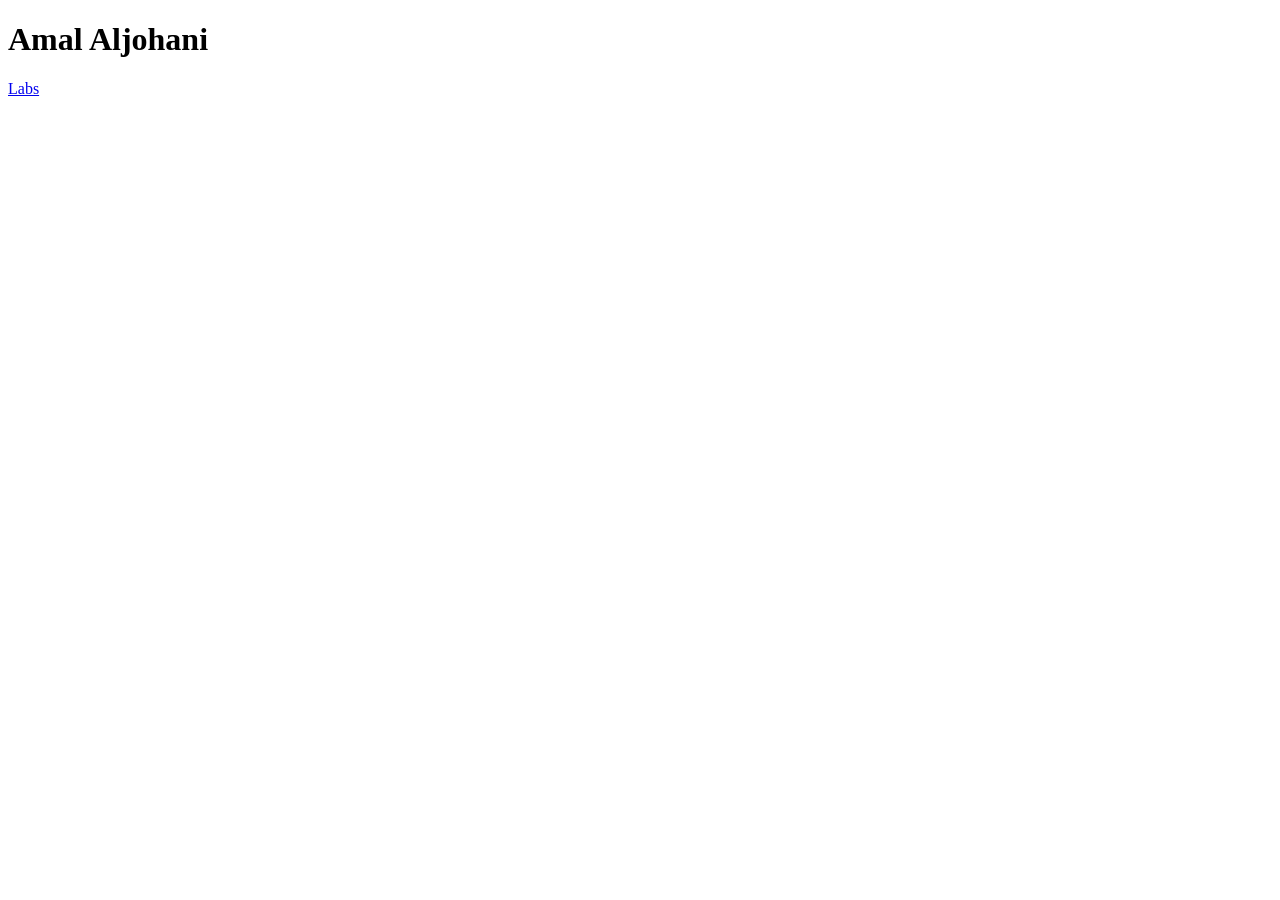
==== index.html @ 0bc91133 "added index.html" ====
<!DOCTYPE html>
<html lang="en">
<head>
    <meta charset="UTF-8">
    <meta name="viewport" content="width=device-width, initial-scale=1.0">
    <title>Document</title>
</head>
<body>
    <h1>Amal Aljohani</h1>
    <a href = "Labs/Labs.html">Labs</a>
</body>
</html>
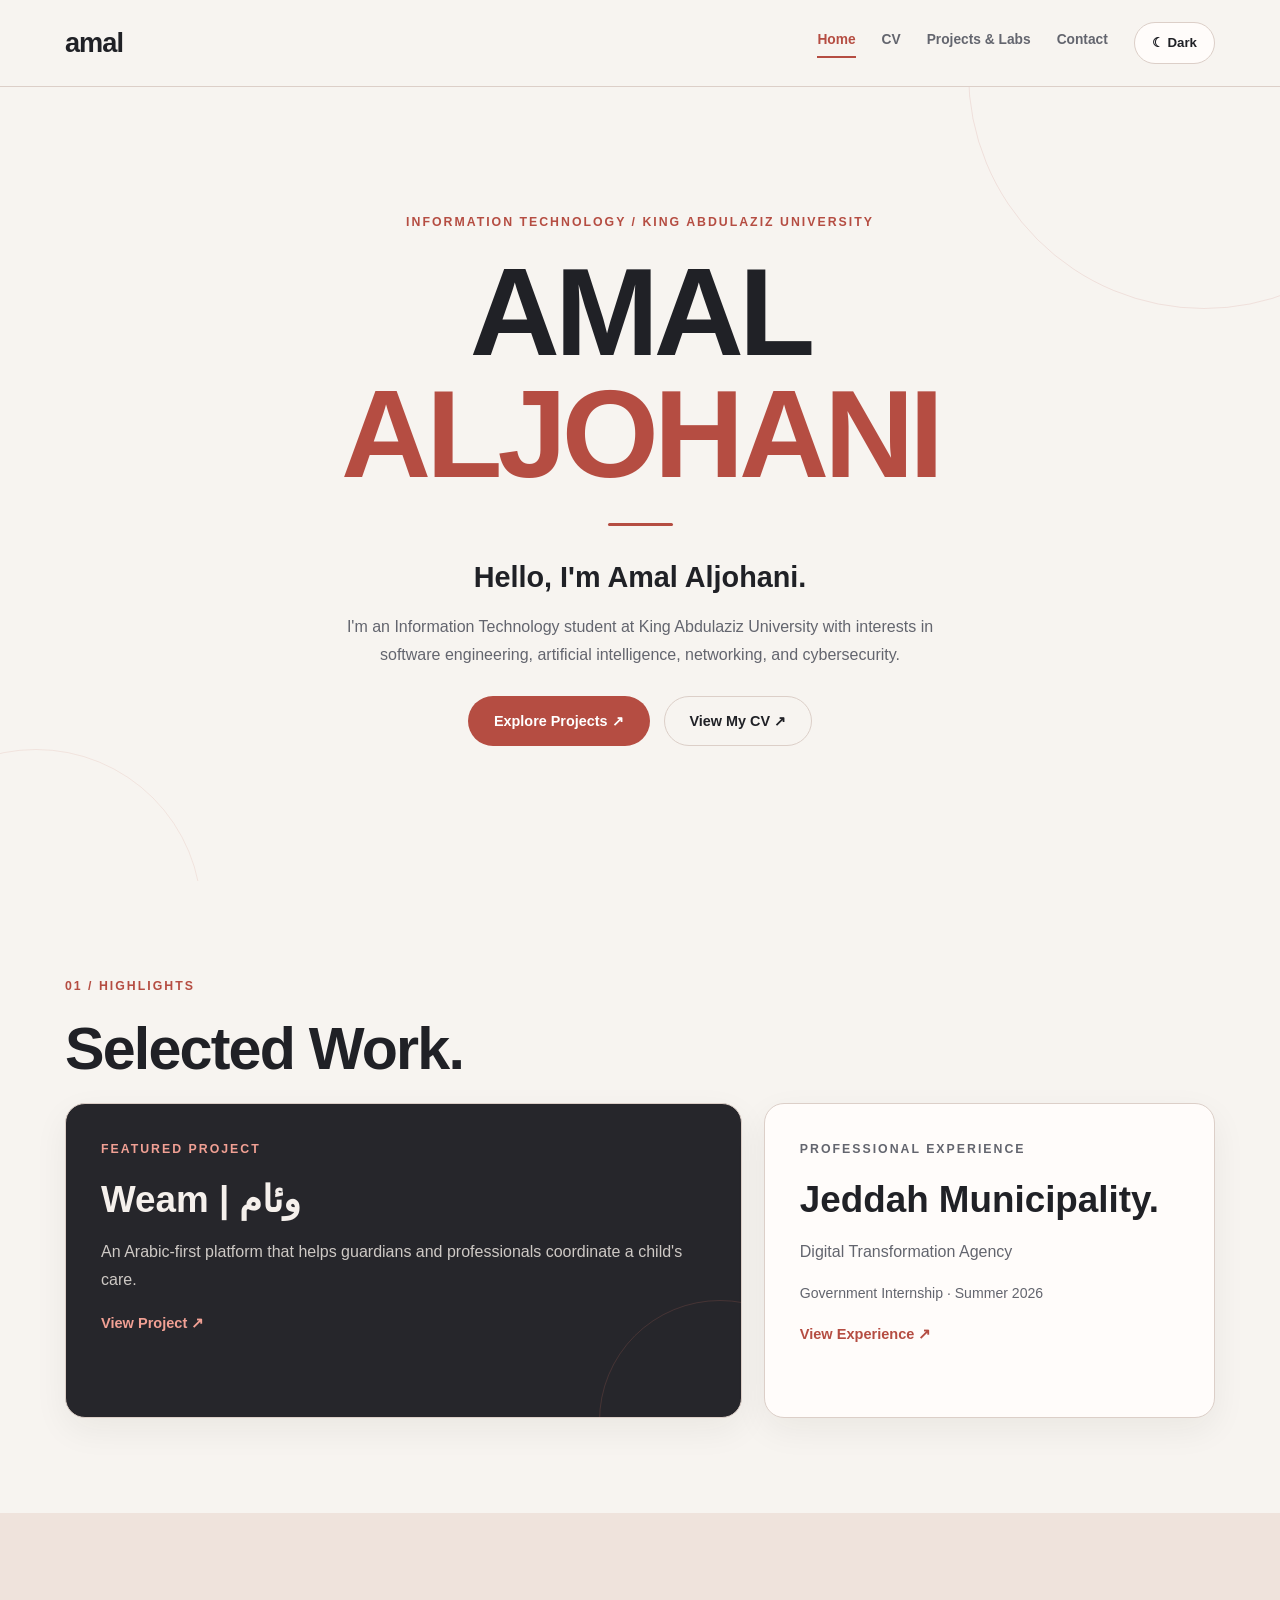
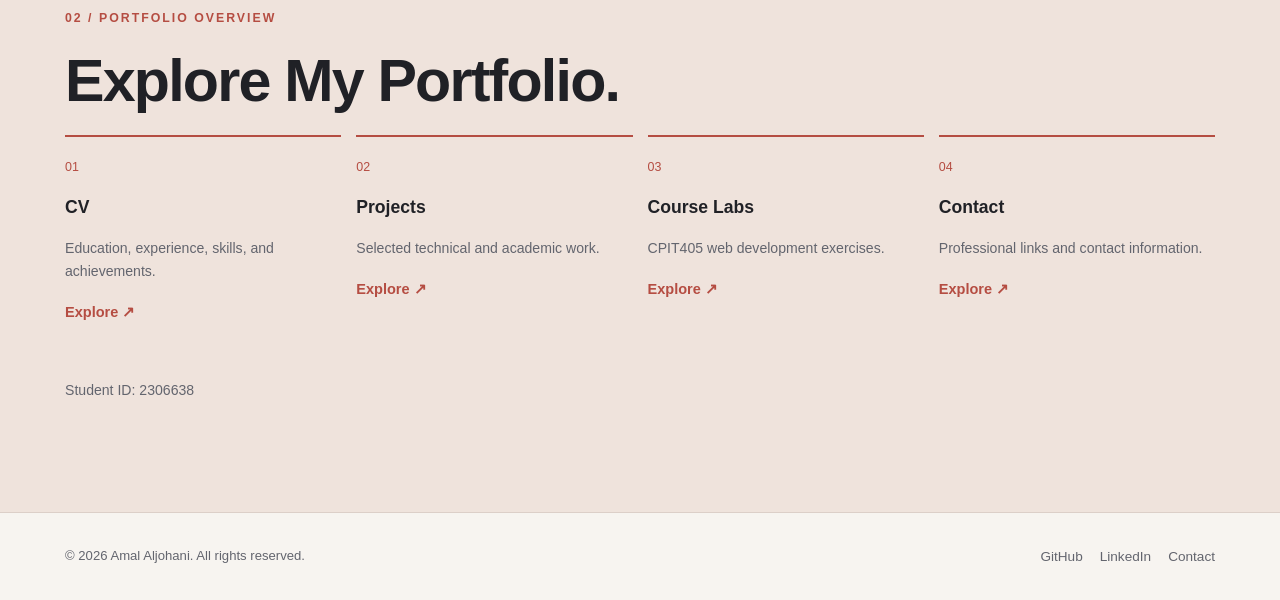
==== commit 54f280ce: "Complete CPIT405 portfolio and labs 5 and 6" ====
--- a/index.html
+++ b/index.html
@@ -1,12 +1,155 @@
-<!DOCTYPE html>
-<html lang="en">
-<head>
-    <meta charset="UTF-8">
-    <meta name="viewport" content="width=device-width, initial-scale=1.0">
-    <title>Document</title>
-</head>
-<body>
-    <h1>Amal Aljohani</h1>
-    <a href = "Labs/Labs.html">Labs</a>
-</body>
-</html>+<!DOCTYPE html>
+<html lang="en">
+
+<head>
+    <meta charset="UTF-8">
+    <meta name="viewport" content="width=device-width, initial-scale=1.0">
+    <title>Amal Aljohani | Portfolio</title>
+    <link rel="stylesheet" href="style.css">
+    <script>
+        const saved = localStorage.getItem("portfolio-theme");
+        const theme = saved || (matchMedia("(prefers-color-scheme: dark)").matches ? "dark" : "light");
+        document.documentElement.setAttribute("data-theme", theme);
+
+        function toggleTheme() {
+            const current = document.documentElement.getAttribute("data-theme");
+            const next = current === "dark" ? "light" : "dark";
+            document.documentElement.setAttribute("data-theme", next);
+            localStorage.setItem("portfolio-theme", next);
+            updateThemeButton();
+        }
+        function updateThemeButton() {
+            const button = document.getElementById("themeButton");
+            if (button) {
+                button.textContent = document.documentElement.getAttribute("data-theme") === "dark" ? "☀ Light" : "☾ Dark";
+            }
+        }
+        document.addEventListener("DOMContentLoaded", updateThemeButton);
+    </script>
+</head>
+
+<body>
+    <header class="site-header">
+        <div class="container nav-container">
+            <a href="index.html" class="logo">amal</a>
+            <nav class="main-nav" aria-label="Main navigation">
+                <a href="index.html" class="active" aria-current="page">Home</a>
+                <a href="cv.html">CV</a>
+                <a href="Labs/Labs.html">Projects & Labs</a>
+                <a href="contact.html">Contact</a>
+                <button class="theme-toggle" id="themeButton" type="button" onclick="toggleTheme()">☾ Dark</button>
+            </nav>
+        </div>
+    </header>
+
+    <main>
+        <!-- HERO -->
+        <section class="hero">
+            <div class="hero-content">
+                <p class="section-label">Information Technology / King Abdulaziz University</p>
+
+                <h1>AMAL<br><span class="accent-text">ALJOHANI</span></h1>
+
+                <div class="hero-line"></div>
+
+                <p class="hero-subtitle">Hello, I'm Amal Aljohani.</p>
+
+                <p class="hero-description">
+                    I'm an Information Technology student at King Abdulaziz
+                    University with interests in software engineering,
+                    artificial intelligence, networking, and cybersecurity.
+                </p>
+
+                <div class="btn-row">
+                    <a href="Labs/Labs.html" class="btn btn-primary">Explore Projects ↗</a>
+                    <a href="Amal_Aljohani_CV.pdf" target="_blank" rel="noopener noreferrer"
+                        class="btn btn-outline">View My CV ↗</a>
+                </div>
+            </div>
+        </section>
+
+        <!-- FEATURED WORK -->
+        <section class="section">
+            <div class="container">
+                <p class="section-label">01 / Highlights</p>
+                <h2 class="section-heading">Selected Work.</h2>
+
+                <div class="highlight-grid">
+                    <article class="highlight-card featured-highlight">
+                        <p class="section-label">Featured Project</p>
+                        <h3>Weam | وئام</h3>
+                        <p>
+                            An Arabic-first platform that helps guardians
+                            and professionals coordinate a child's care.
+                        </p>
+                        <a href="Labs/Labs.html#weam" class="text-link">View Project ↗</a>
+                    </article>
+
+                    <article class="highlight-card">
+                        <p class="section-label">Professional Experience</p>
+                        <h3>Jeddah Municipality.</h3>
+                        <p>Digital Transformation Agency</p>
+                        <p class="small-muted">Government Internship · Summer 2026</p>
+                        <a href="cv.html#internship" class="text-link">View Experience ↗</a>
+                    </article>
+                </div>
+            </div>
+        </section>
+
+        <!-- PORTFOLIO OVERVIEW -->
+        <section class="section section-alt">
+            <div class="container">
+                <p class="section-label">02 / Portfolio Overview</p>
+                <h2 class="section-heading">Explore My Portfolio.</h2>
+
+                <div class="domain-grid">
+                    <article class="domain-item">
+                        <span class="number">01</span>
+                        <h3>CV</h3>
+                        <p class="small-muted">Education, experience, skills, and achievements.</p>
+                        <a href="cv.html" class="text-link">Explore ↗</a>
+                    </article>
+
+                    <article class="domain-item">
+                        <span class="number">02</span>
+                        <h3>Projects</h3>
+                        <p class="small-muted">Selected technical and academic work.</p>
+                        <a href="Labs/Labs.html#technical-projects" class="text-link">Explore ↗</a>
+                    </article>
+
+                    <article class="domain-item">
+                        <span class="number">03</span>
+                        <h3>Course Labs</h3>
+                        <p class="small-muted">CPIT405 web development exercises.</p>
+                        <a href="Labs/Labs.html#coursework" class="text-link">Explore ↗</a>
+                    </article>
+
+                    <article class="domain-item">
+                        <span class="number">04</span>
+                        <h3>Contact</h3>
+                        <p class="small-muted">Professional links and contact information.</p>
+                        <a href="contact.html" class="text-link">Explore ↗</a>
+                    </article>
+                </div>
+
+                <p class="small-muted" style="margin-top:35px;">
+                    Student ID: 2306638
+                </p>
+            </div>
+        </section>
+    </main>
+
+    <footer class="site-footer">
+        <div class="container footer-content">
+            <p>© 2026 Amal Aljohani. All rights reserved.</p>
+            <div class="footer-links">
+                <a href="https://github.com/iamAmalMMA" target="_blank" rel="noopener noreferrer">GitHub</a>
+                <a href="https://www.linkedin.com/in/iamamalmma/" target="_blank" rel="noopener noreferrer">LinkedIn</a>
+                <a href="contact.html">Contact</a>
+            </div>
+        </div>
+    </footer>
+</body>
+
+</html>
+
--- a/style.css
+++ b/style.css
@@ -0,0 +1,1008 @@
+/* LIGHT MODE */
+:root {
+    --bg: #F7F4F0;
+    --surface: #FFFCFA;
+    --alternate: #EFE3DC;
+    --text: #202126;
+    --muted: #63656E;
+    --accent: #B54D42;
+    --accent-soft: #F3DDD7;
+    --border: #DCCFC8;
+    --dark-panel: #26262B;
+    --dark-panel-text: #F5F0EC;
+    --shadow: 0 12px 35px rgba(40, 28, 25, 0.06);
+}
+
+/* DARK MODE */
+html[data-theme="dark"] {
+    --bg: #15171B;
+    --surface: #252A31;
+    --alternate: #302D2C;
+    --text: #F5F0EC;
+    --muted: #C7C0B9;
+    --accent: #ED7B6D;
+    --accent-soft: #42302F;
+    --border: #50423E;
+    --dark-panel: #292D34;
+    --dark-panel-text: #F5F0EC;
+    --shadow: 0 12px 35px rgba(0, 0, 0, 0.12);
+}
+
+/* RESET */
+* {
+    box-sizing: border-box;
+}
+
+html {
+    scroll-behavior: smooth;
+}
+
+body {
+    margin: 0;
+    background: var(--bg);
+    color: var(--text);
+    font-family: Arial, Helvetica, sans-serif;
+    line-height: 1.7;
+    transition: background-color 0.25s, color 0.25s;
+}
+
+a {
+    color: inherit;
+    text-decoration: none;
+}
+
+button,
+input,
+textarea {
+    font: inherit;
+}
+
+button,
+a,
+input,
+textarea {
+    transition: background-color 0.2s, color 0.2s,
+        border-color 0.2s, transform 0.2s;
+}
+
+a:focus-visible,
+button:focus-visible,
+input:focus-visible,
+textarea:focus-visible {
+    outline: 3px solid var(--accent);
+    outline-offset: 4px;
+}
+
+img {
+    max-width: 100%;
+    height: auto;
+}
+
+.container {
+    width: 90%;
+    max-width: 1150px;
+    margin: 0 auto;
+}
+
+.section {
+    padding: 95px 0;
+}
+
+.section-alt {
+    background: var(--alternate);
+}
+
+.section-label {
+    margin: 0 0 18px;
+    color: var(--accent);
+    font-size: 0.77rem;
+    font-weight: bold;
+    letter-spacing: 2px;
+    text-transform: uppercase;
+}
+
+.section-heading {
+    margin: 0 0 20px;
+    font-size: clamp(2rem, 5vw, 3.7rem);
+    font-weight: 800;
+    line-height: 1.15;
+    letter-spacing: -1.8px;
+}
+
+.section-intro {
+    max-width: 720px;
+    color: var(--muted);
+    margin-bottom: 35px;
+}
+
+/* HEADER AND NAVIGATION */
+.site-header {
+    border-bottom: 1px solid var(--border);
+    background: var(--bg);
+}
+
+.nav-container {
+    min-height: 86px;
+    display: flex;
+    justify-content: space-between;
+    align-items: center;
+    gap: 22px;
+}
+
+.logo {
+    font-size: 1.7rem;
+    font-weight: 900;
+    letter-spacing: -1px;
+}
+
+.logo span {
+    color: var(--accent);
+}
+
+.main-nav {
+    display: flex;
+    align-items: center;
+    gap: 26px;
+    flex-wrap: wrap;
+}
+
+.main-nav a {
+    color: var(--muted);
+    font-size: 0.86rem;
+    font-weight: bold;
+    padding-bottom: 5px;
+    border-bottom: 2px solid transparent;
+}
+
+.main-nav a:hover,
+.main-nav a.active {
+    color: var(--accent);
+    border-bottom-color: var(--accent);
+}
+
+.theme-toggle {
+    background: var(--surface);
+    color: var(--text);
+    border: 1px solid var(--border);
+    border-radius: 30px;
+    padding: 9px 17px;
+    cursor: pointer;
+    font-size: 0.83rem;
+    font-weight: bold;
+}
+
+.theme-toggle:hover {
+    background: var(--alternate);
+}
+
+/* BUTTONS */
+.btn {
+    display: inline-block;
+    border-radius: 50px;
+    padding: 12px 25px;
+    border: 1px solid transparent;
+    font-size: 0.9rem;
+    font-weight: bold;
+    text-align: center;
+    cursor: pointer;
+}
+
+.btn:hover {
+    transform: translateY(-3px);
+}
+
+.btn-primary {
+    color: #FFFFFF;
+    background: #B54D42;
+}
+
+html[data-theme="dark"] .btn-primary {
+    background: #ED7B6D;
+    color: #15171B;
+}
+
+.btn-outline {
+    border-color: var(--border);
+    color: var(--text);
+    background: transparent;
+}
+
+.btn-outline:hover {
+    border-color: var(--accent);
+    color: var(--accent);
+}
+
+.btn-light {
+    background: #F7F4F0;
+    color: #202126;
+}
+
+.btn-row {
+    display: flex;
+    justify-content: center;
+    flex-wrap: wrap;
+    gap: 14px;
+    margin-top: 28px;
+}
+
+.text-link {
+    color: var(--accent);
+    font-weight: bold;
+    font-size: 0.91rem;
+}
+
+.text-link:hover {
+    text-decoration: underline;
+}
+
+/* HOMEPAGE HERO */
+.hero {
+    position: relative;
+    overflow: hidden;
+    text-align: center;
+    padding: 125px 20px 135px;
+}
+
+.hero-content {
+    position: relative;
+    z-index: 2;
+    max-width: 850px;
+    margin: 0 auto;
+}
+
+.hero h1 {
+    margin: 12px 0;
+    font-size: clamp(3.4rem, 10vw, 7.8rem);
+    line-height: 0.98;
+    font-weight: 900;
+    letter-spacing: -5px;
+}
+
+.hero-subtitle {
+    margin: 25px auto 12px;
+    font-size: clamp(1.15rem, 2.8vw, 1.8rem);
+    font-weight: 600;
+}
+
+.hero-description {
+    max-width: 630px;
+    margin: 0 auto;
+    color: var(--muted);
+}
+
+.accent-text {
+    color: var(--accent);
+}
+
+/* Subtle circles and technical details */
+.hero::before {
+    content: "";
+    position: absolute;
+    width: 470px;
+    height: 470px;
+    border: 1px solid var(--accent);
+    border-radius: 50%;
+    top: -250px;
+    right: -160px;
+    opacity: 0.12;
+    pointer-events: none;
+}
+
+.hero::after {
+    content: "";
+    position: absolute;
+    width: 330px;
+    height: 330px;
+    border: 1px solid var(--accent);
+    border-radius: 50%;
+    bottom: -200px;
+    left: -130px;
+    opacity: 0.10;
+    pointer-events: none;
+}
+
+.hero .hero-line {
+    width: 65px;
+    height: 3px;
+    margin: 27px auto;
+    background: var(--accent);
+    border-radius: 10px;
+}
+
+/* HOME HIGHLIGHTS */
+.highlight-grid {
+    display: grid;
+    grid-template-columns: 1.5fr 1fr;
+    gap: 22px;
+}
+
+.highlight-card {
+    position: relative;
+    overflow: hidden;
+    background: var(--surface);
+    border: 1px solid var(--border);
+    border-radius: 20px;
+    padding: 35px;
+    box-shadow: var(--shadow);
+}
+
+.highlight-card h3 {
+    margin: 12px 0;
+    font-size: clamp(1.5rem, 3vw, 2.3rem);
+    line-height: 1.2;
+}
+
+.highlight-card p {
+    color: var(--muted);
+}
+
+.highlight-card:hover,
+.lab-card:hover {
+    transform: translateY(-5px);
+}
+
+.highlight-card,
+.lab-card {
+    transition: transform 0.25s, border-color 0.25s;
+}
+
+.featured-highlight {
+    background: var(--dark-panel);
+    color: var(--dark-panel-text);
+    min-height: 315px;
+}
+
+.featured-highlight p {
+    color: #CEC9C5;
+}
+
+.featured-highlight .section-label {
+    color: #F1A094;
+}
+
+.featured-highlight::after {
+    content: "";
+    position: absolute;
+    width: 240px;
+    height: 240px;
+    border: 1px solid #ED7B6D;
+    border-radius: 50%;
+    right: -100px;
+    bottom: -125px;
+    opacity: 0.16;
+}
+
+.featured-highlight a {
+    color: #F1A094;
+}
+
+.highlight-meta {
+    font-size: 0.84rem;
+    letter-spacing: 0.3px;
+}
+
+.full-highlight {
+    grid-column: 1 / -1;
+}
+
+/* DOMAIN GRID */
+.domain-grid {
+    display: grid;
+    grid-template-columns: repeat(4, 1fr);
+    gap: 15px;
+}
+
+.domain-item {
+    border-top: 2px solid var(--accent);
+    padding: 20px 10px 18px 0;
+}
+
+.domain-item .number {
+    display: block;
+    color: var(--accent);
+    font-size: 0.78rem;
+    margin-bottom: 14px;
+}
+
+.domain-item h3 {
+    margin: 0;
+    font-size: 1.1rem;
+}
+
+/* GENERAL CONTENT */
+.page-hero {
+    position: relative;
+    overflow: hidden;
+    text-align: center;
+    padding: 85px 0 75px;
+    border-bottom: 1px solid var(--border);
+}
+
+.page-hero h1 {
+    font-size: clamp(3rem, 8vw, 5.8rem);
+    line-height: 1.05;
+    letter-spacing: -3px;
+    margin: 10px 0 18px;
+}
+
+.page-hero p:last-child {
+    max-width: 650px;
+    color: var(--muted);
+    margin: 0 auto;
+}
+
+.card {
+    background: var(--surface);
+    border: 1px solid var(--border);
+    border-radius: 18px;
+    padding: 28px;
+}
+
+.card h3 {
+    margin-top: 0;
+}
+
+.card p {
+    color: var(--muted);
+}
+
+.tags {
+    display: flex;
+    flex-wrap: wrap;
+    gap: 8px;
+    margin: 16px 0;
+}
+
+.tag {
+    display: inline-block;
+    padding: 5px 11px;
+    border-radius: 30px;
+    background: var(--accent-soft);
+    color: var(--text);
+    font-size: 0.76rem;
+}
+
+.small-muted {
+    color: var(--muted);
+    font-size: 0.88rem;
+}
+
+.bullet-list {
+    padding-left: 20px;
+}
+
+.bullet-list li {
+    margin-bottom: 10px;
+}
+
+/* CV TWO-COLUMN LAYOUT */
+.cv-layout {
+    display: grid;
+    grid-template-columns: 290px minmax(0, 1fr);
+    gap: 34px;
+    align-items: start;
+}
+
+.cv-sidebar {
+    background: var(--alternate);
+    padding: 28px;
+    border-radius: 20px;
+}
+
+.cv-sidebar section+section {
+    border-top: 1px solid var(--border);
+    margin-top: 28px;
+    padding-top: 24px;
+}
+
+.cv-sidebar h2 {
+    font-size: 1.05rem;
+    margin: 0 0 15px;
+}
+
+.cv-sidebar h3 {
+    margin: 16px 0 5px;
+    font-size: 0.88rem;
+}
+
+.cv-sidebar p,
+.cv-sidebar li {
+    font-size: 0.85rem;
+    color: var(--muted);
+}
+
+.cv-sidebar ul {
+    padding-left: 18px;
+}
+
+.cv-main {
+    min-width: 0;
+}
+
+.cv-section {
+    margin-bottom: 65px;
+}
+
+.cv-section h2 {
+    margin: 0 0 20px;
+    font-size: 2rem;
+    letter-spacing: -1px;
+}
+
+.cv-section h3 {
+    margin-bottom: 8px;
+}
+
+.cv-section p {
+    color: var(--muted);
+}
+
+.cv-entry {
+    border-top: 1px solid var(--border);
+    padding: 24px 0;
+}
+
+.cv-entry:first-of-type {
+    border-top: 2px solid var(--accent);
+}
+
+.entry-meta {
+    color: var(--accent);
+    font-size: 0.85rem;
+    font-weight: bold;
+}
+
+/* INTERNSHIP CASE STUDY */
+.case-study {
+    padding: 28px;
+    background: var(--surface);
+    border: 1px solid var(--border);
+    border-radius: 18px;
+}
+
+.case-study h3 {
+    font-size: 1.8rem;
+    line-height: 1.25;
+}
+
+.case-grid {
+    display: grid;
+    grid-template-columns: 1fr 1fr;
+    gap: 14px;
+    margin-top: 25px;
+}
+
+.case-item {
+    padding: 20px;
+    background: var(--alternate);
+    border-radius: 12px;
+}
+
+.case-item h4 {
+    margin: 0 0 10px;
+}
+
+.case-item p {
+    margin: 0;
+    font-size: 0.89rem;
+}
+
+/* CERTIFICATIONS */
+.pathway {
+    padding: 25px;
+    border: 1px solid var(--border);
+    background: var(--surface);
+    border-radius: 16px;
+    margin-bottom: 20px;
+}
+
+.pathway h3 {
+    margin: 0 0 5px;
+    font-size: 1.2rem;
+}
+
+.pathway>p {
+    margin-top: 0;
+}
+
+.credential-row {
+    display: flex;
+    justify-content: space-between;
+    align-items: flex-start;
+    gap: 15px;
+    border-top: 1px solid var(--border);
+    padding: 16px 0;
+}
+
+.credential-row:last-child {
+    padding-bottom: 0;
+}
+
+.credential-row strong {
+    display: block;
+    line-height: 1.4;
+}
+
+.credential-row span {
+    display: block;
+    font-size: 0.81rem;
+    color: var(--muted);
+    margin-top: 5px;
+}
+
+.credential-row a {
+    flex-shrink: 0;
+    color: var(--accent);
+    font-size: 0.82rem;
+    font-weight: bold;
+}
+
+.credential-row a:hover {
+    text-decoration: underline;
+}
+
+/* PROJECTS */
+.project-feature {
+    background: var(--dark-panel);
+    color: var(--dark-panel-text);
+    border-radius: 22px;
+    padding: 45px;
+}
+
+.project-feature h2 {
+    font-size: clamp(2.5rem, 5vw, 4.3rem);
+    margin: 15px 0;
+    line-height: 1.1;
+}
+
+.project-feature p {
+    color: #D2CDCA;
+    max-width: 750px;
+}
+
+.project-feature .section-label {
+    color: #F1A094;
+}
+
+.project-feature .tag {
+    color: #F5F0EC;
+    background: #51413F;
+}
+
+.feature-grid {
+    display: grid;
+    grid-template-columns: repeat(3, 1fr);
+    gap: 13px;
+    margin: 30px 0;
+}
+
+.feature-item {
+    border: 1px solid #625552;
+    border-radius: 12px;
+    padding: 18px;
+}
+
+.feature-item h3 {
+    margin: 0 0 8px;
+    font-size: 1rem;
+}
+
+.feature-item p {
+    font-size: 0.87rem;
+    margin: 0;
+}
+
+.project-row {
+    display: grid;
+    grid-template-columns: 55px 1fr auto;
+    gap: 20px;
+    align-items: start;
+    padding: 28px 0;
+    border-bottom: 1px solid var(--border);
+}
+
+.project-row:first-of-type {
+    border-top: 1px solid var(--border);
+}
+
+.project-number {
+    color: var(--accent);
+    font-weight: bold;
+}
+
+.project-row h3 {
+    margin: 0 0 7px;
+    font-size: 1.3rem;
+}
+
+.project-row p {
+    margin: 0;
+    color: var(--muted);
+}
+
+.project-row a {
+    color: var(--accent);
+    font-weight: bold;
+    font-size: 0.9rem;
+}
+
+/* COURSEWORK */
+.lab-grid {
+    display: grid;
+    grid-template-columns: repeat(3, 1fr);
+    gap: 18px;
+}
+
+.lab-card {
+    background: var(--surface);
+    border: 1px solid var(--border);
+    border-radius: 17px;
+    padding: 27px;
+}
+
+.lab-number {
+    font-size: 2.6rem;
+    line-height: 1;
+    font-weight: 900;
+    color: var(--accent);
+}
+
+.lab-card h3 {
+    margin-bottom: 8px;
+}
+
+.lab-card p {
+    color: var(--muted);
+    min-height: 55px;
+    font-size: 0.9rem;
+}
+
+.status {
+    display: inline-block;
+    color: var(--muted);
+    font-size: 0.77rem;
+    padding: 4px 10px;
+    border: 1px solid var(--border);
+    border-radius: 20px;
+    margin-bottom: 12px;
+}
+
+/* CONTACT */
+.contact-intro {
+    max-width: 750px;
+    margin: 0 auto;
+    text-align: center;
+}
+
+.contact-grid {
+    display: grid;
+    grid-template-columns: 0.8fr 1.2fr;
+    gap: 35px;
+    align-items: start;
+}
+
+.contact-details {
+    display: grid;
+    gap: 14px;
+}
+
+.contact-link {
+    background: var(--surface);
+    border: 1px solid var(--border);
+    border-radius: 14px;
+    padding: 20px;
+    overflow-wrap: anywhere;
+}
+
+.contact-link span {
+    color: var(--muted);
+    display: block;
+    font-size: 0.82rem;
+}
+
+.contact-link a {
+    color: var(--accent);
+    font-weight: bold;
+}
+
+.contact-form {
+    background: var(--surface);
+    padding: 35px;
+    border: 1px solid var(--border);
+    border-radius: 20px;
+}
+
+.form-group {
+    margin-bottom: 20px;
+}
+
+.form-group label {
+    display: block;
+    font-weight: bold;
+    margin-bottom: 8px;
+    font-size: 0.9rem;
+}
+
+.form-group input,
+.form-group textarea {
+    width: 100%;
+    padding: 13px 15px;
+    color: var(--text);
+    background: var(--bg);
+    border: 1px solid var(--border);
+    border-radius: 9px;
+}
+
+.form-group textarea {
+    resize: vertical;
+    min-height: 150px;
+}
+
+/* FOOTER */
+.site-footer {
+    border-top: 1px solid var(--border);
+    padding: 32px 0;
+}
+
+.footer-content {
+    display: flex;
+    align-items: center;
+    justify-content: space-between;
+    gap: 15px;
+    flex-wrap: wrap;
+}
+
+.footer-content p {
+    color: var(--muted);
+    font-size: 0.82rem;
+    margin: 0;
+}
+
+.footer-links {
+    display: flex;
+    gap: 17px;
+}
+
+.footer-links a {
+    color: var(--muted);
+    font-size: 0.85rem;
+}
+
+.footer-links a:hover {
+    color: var(--accent);
+}
+
+/* TABLET */
+@media (max-width: 900px) {
+    .cv-layout {
+        grid-template-columns: 1fr;
+    }
+
+    .cv-sidebar {
+        display: grid;
+        grid-template-columns: repeat(2, 1fr);
+        gap: 20px;
+    }
+
+    .cv-sidebar section+section {
+        margin-top: 0;
+        padding-top: 0;
+        border-top: none;
+    }
+
+    .domain-grid {
+        grid-template-columns: repeat(2, 1fr);
+    }
+
+    .lab-grid,
+    .feature-grid {
+        grid-template-columns: repeat(2, 1fr);
+    }
+}
+
+/* MOBILE */
+@media (max-width: 650px) {
+    .container {
+        width: 92%;
+    }
+
+    .section {
+        padding: 65px 0;
+    }
+
+    .nav-container {
+        flex-direction: column;
+        padding: 17px 0;
+        gap: 12px;
+    }
+
+    .main-nav {
+        justify-content: center;
+        gap: 13px;
+    }
+
+    .main-nav a {
+        font-size: 0.78rem;
+    }
+
+    .theme-toggle {
+        padding: 7px 12px;
+    }
+
+    .hero {
+        padding: 90px 12px 105px;
+    }
+
+    .hero h1 {
+        letter-spacing: -2.5px;
+    }
+
+    .highlight-grid,
+    .case-grid,
+    .contact-grid {
+        grid-template-columns: 1fr;
+    }
+
+    .domain-grid,
+    .lab-grid,
+    .feature-grid {
+        grid-template-columns: 1fr;
+    }
+
+    .full-highlight {
+        grid-column: auto;
+    }
+
+    .cv-sidebar {
+        display: block;
+    }
+
+    .cv-sidebar section+section {
+        border-top: 1px solid var(--border);
+        margin-top: 25px;
+        padding-top: 20px;
+    }
+
+    .project-feature {
+        padding: 25px;
+    }
+
+    .project-row {
+        grid-template-columns: 36px 1fr;
+    }
+
+    .project-row>a {
+        grid-column: 2;
+    }
+
+    .credential-row {
+        flex-direction: column;
+        gap: 6px;
+    }
+
+    .contact-form {
+        padding: 22px;
+    }
+
+    .page-hero {
+        padding: 65px 0;
+    }
+
+    .footer-content {
+        flex-direction: column;
+        text-align: center;
+    }
+}
+
+@media (prefers-reduced-motion: reduce) {
+    html {
+        scroll-behavior: auto;
+    }
+
+    *,
+    *::before,
+    *::after {
+        transition: none !important;
+        animation: none !important;
+    }
+}
